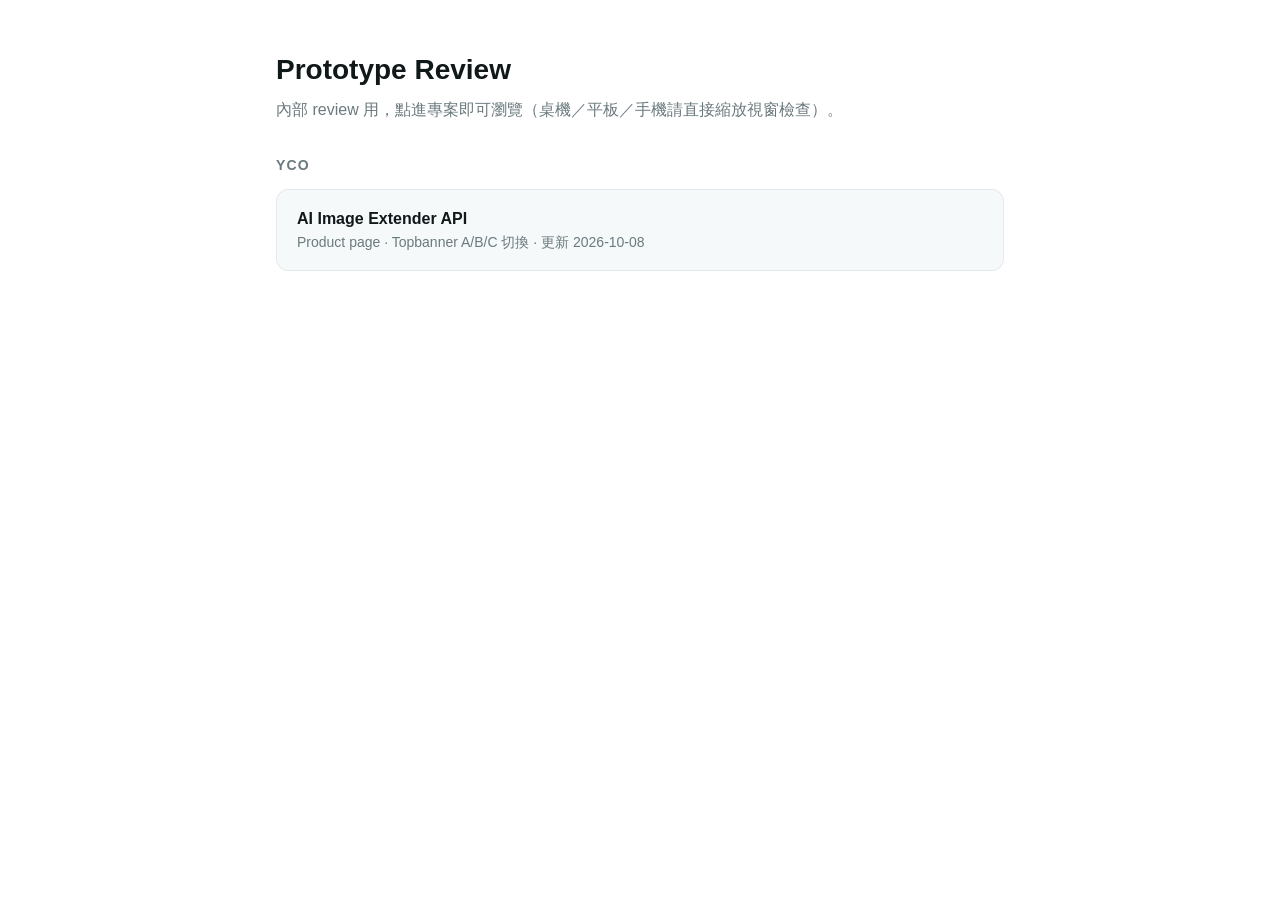
==== index.html @ 569539cc "Add files via upload" ====
<!DOCTYPE html>
<html lang="zh-Hant">
<head>
<meta charset="UTF-8">
<meta name="robots" content="noindex,nofollow">
<meta name="viewport" content="width=device-width, initial-scale=1.0">
<title>Prototype Review</title>
<style>
:root{--bg:#fff;--fg:#11181a;--muted:#6b7a7e;--line:#e3e8ea;--brand:#03ade2;--card:#f5f9fa}
@media (prefers-color-scheme:dark){:root{--bg:#10171a;--fg:#e8eff1;--muted:#93a3a8;--line:#26343a;--card:#172126}}
*{box-sizing:border-box}
body{margin:0;background:var(--bg);color:var(--fg);font:16px/1.6 -apple-system,"Segoe UI","Noto Sans TC",Roboto,sans-serif}
main{max-width:760px;margin:0 auto;padding:48px 16px}
h1{font-size:28px;margin:0 0 4px}
p.sub{margin:0 0 32px;color:var(--muted)}
h2{font-size:14px;letter-spacing:.08em;text-transform:uppercase;color:var(--muted);margin:32px 0 12px}
ul{list-style:none;margin:0;padding:0;display:grid;gap:12px}
a.card{display:block;padding:16px 20px;border:1px solid var(--line);border-radius:12px;background:var(--card);color:inherit;text-decoration:none;transition:border-color .15s}
a.card:hover,a.card:focus-visible{border-color:var(--brand);outline:none}
.name{font-weight:600}
.meta{color:var(--muted);font-size:14px}
</style>
</head>
<body>
<main>
  <h1>Prototype Review</h1>
  <p class="sub">內部 review 用，點進專案即可瀏覽（桌機／平板／手機請直接縮放視窗檢查）。</p>
  <h2>YCO</h2>
  <ul>
    <li><a class="card" href="yco/API_AI_Image_Extender/">
      <div class="name">AI Image Extender API</div>
      <div class="meta">Product page · Topbanner A/B/C 切換 · 更新 2026-10-08</div>
    </a></li>
  </ul>
</main>
</body>
</html>
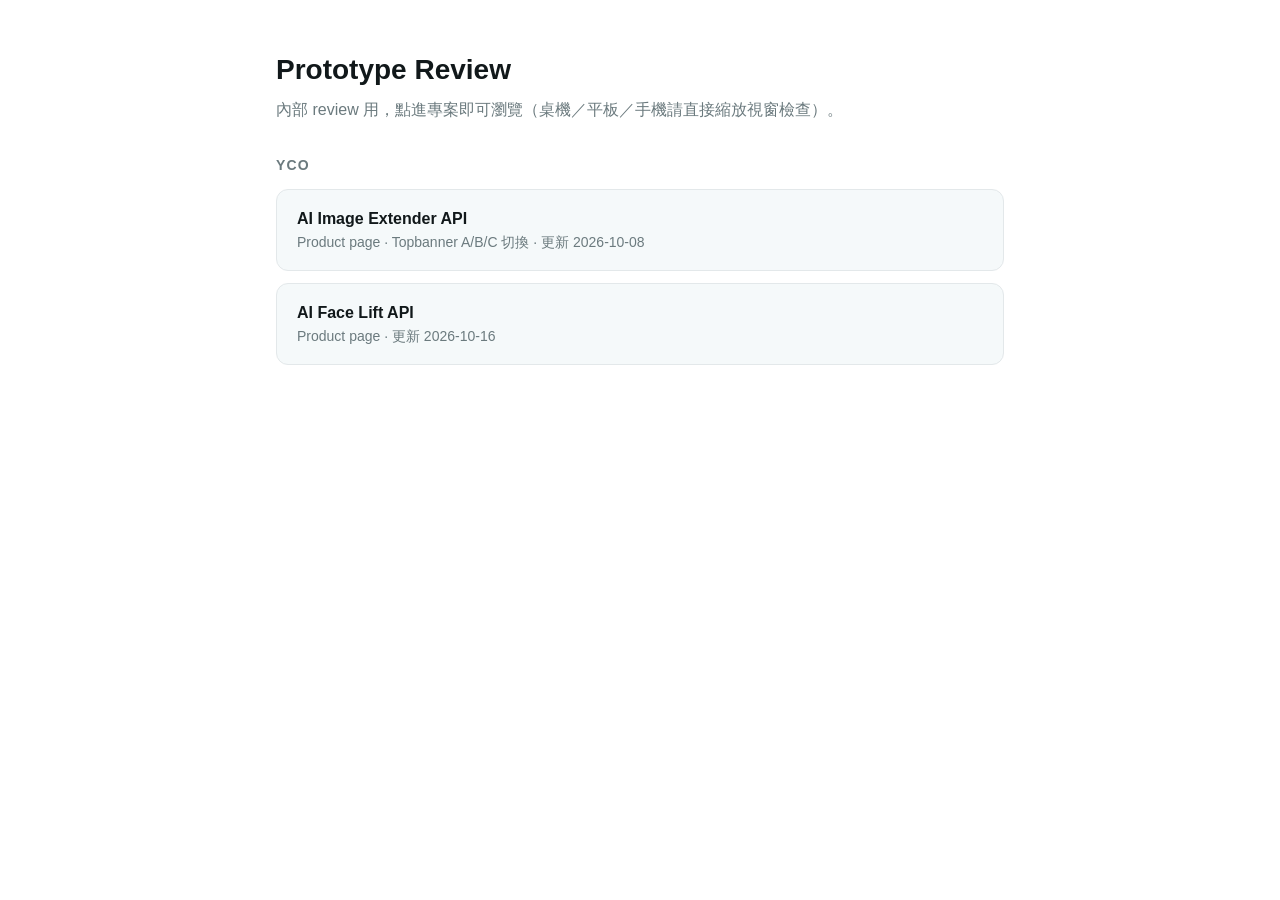
==== commit 489dafdd: "AI face Lift" ====
--- a/index.html
+++ b/index.html
@@ -31,6 +31,10 @@
       <div class="name">AI Image Extender API</div>
       <div class="meta">Product page · Topbanner A/B/C 切換 · 更新 2026-10-08</div>
     </a></li>
+    <li><a class="card" href="yco/API_AI_Face_Lift/">
+      <div class="name">AI Face Lift API</div>
+      <div class="meta">Product page · 更新 2026-10-16</div>
+    </a></li>
   </ul>
 </main>
 </body>
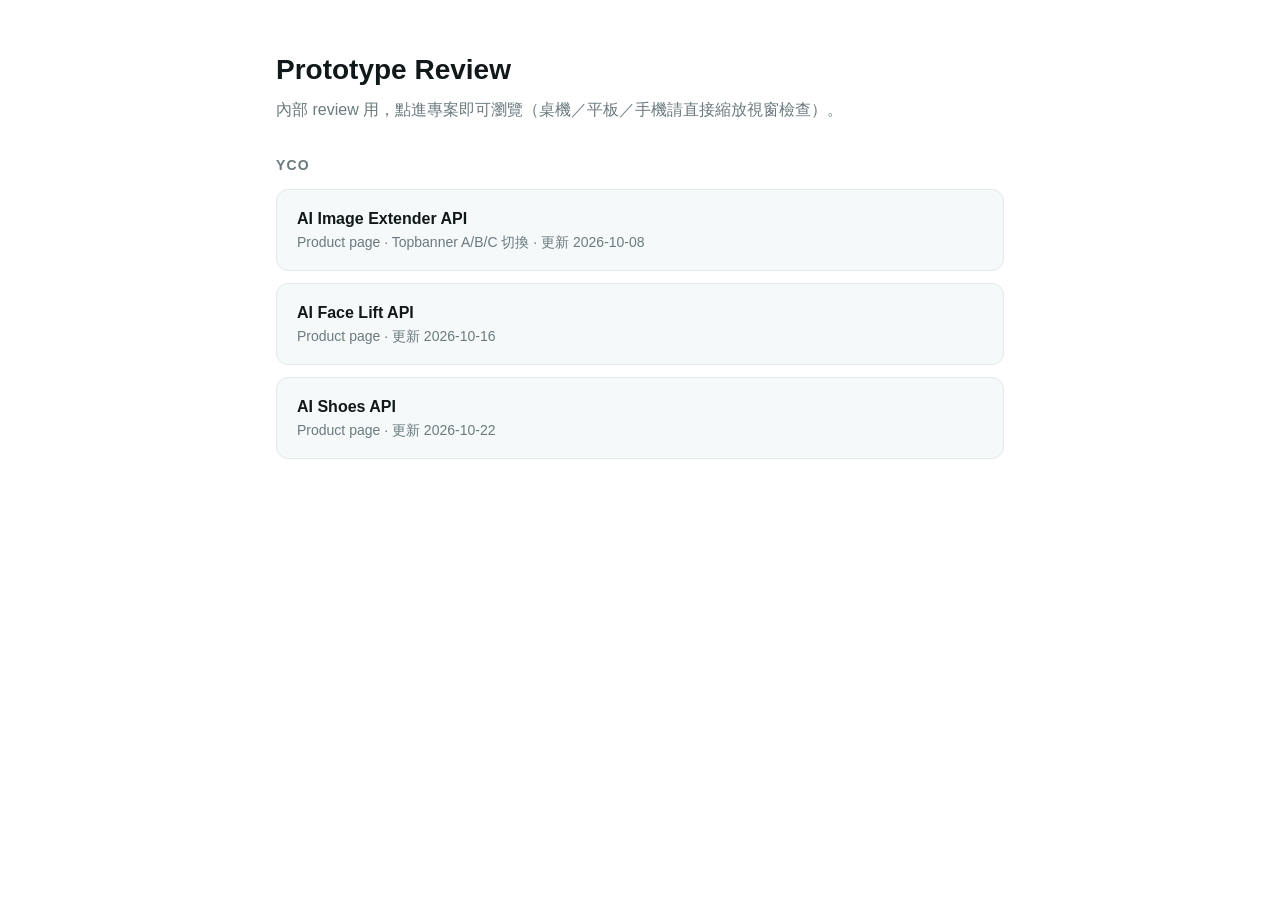
==== commit cc2ef67e: "update all AI shoes file" ====
--- a/index.html
+++ b/index.html
@@ -35,6 +35,10 @@
       <div class="name">AI Face Lift API</div>
       <div class="meta">Product page · 更新 2026-10-16</div>
     </a></li>
+    <li><a class="card" href="yco/API_AI_Shoes/">
+      <div class="name">AI Shoes API</div>
+      <div class="meta">Product page · 更新 2026-10-22</div>
+    </a></li>
   </ul>
 </main>
 </body>
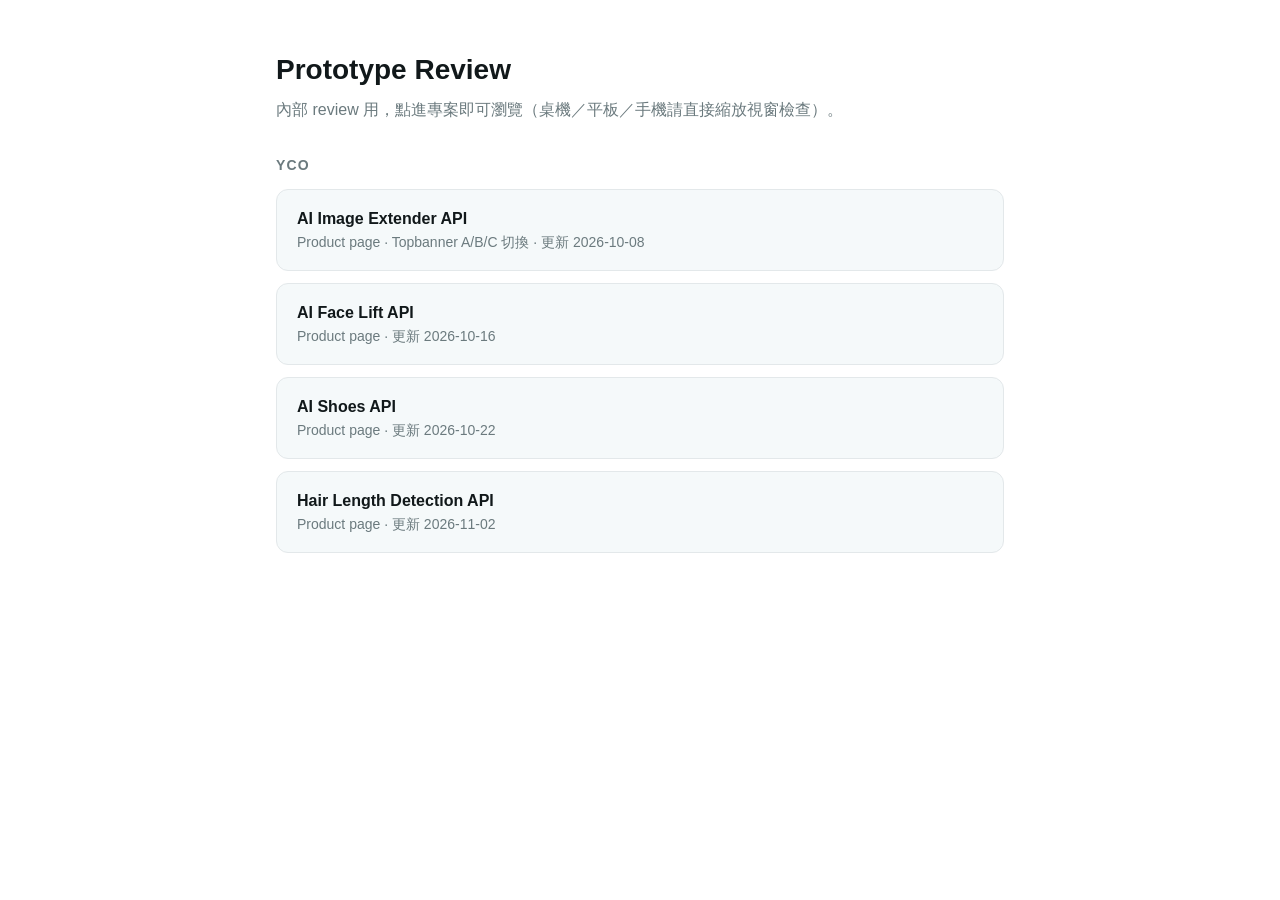
==== commit dbd52aa6: "Hair Length Detection Design Assets" ====
--- a/index.html
+++ b/index.html
@@ -39,6 +39,10 @@
       <div class="name">AI Shoes API</div>
       <div class="meta">Product page · 更新 2026-10-22</div>
     </a></li>
+    <li><a class="card" href="yco/API_Hair_Length_Detection/">
+      <div class="name">Hair Length Detection API</div>
+      <div class="meta">Product page · 更新 2026-11-02</div>
+    </a></li>
   </ul>
 </main>
 </body>
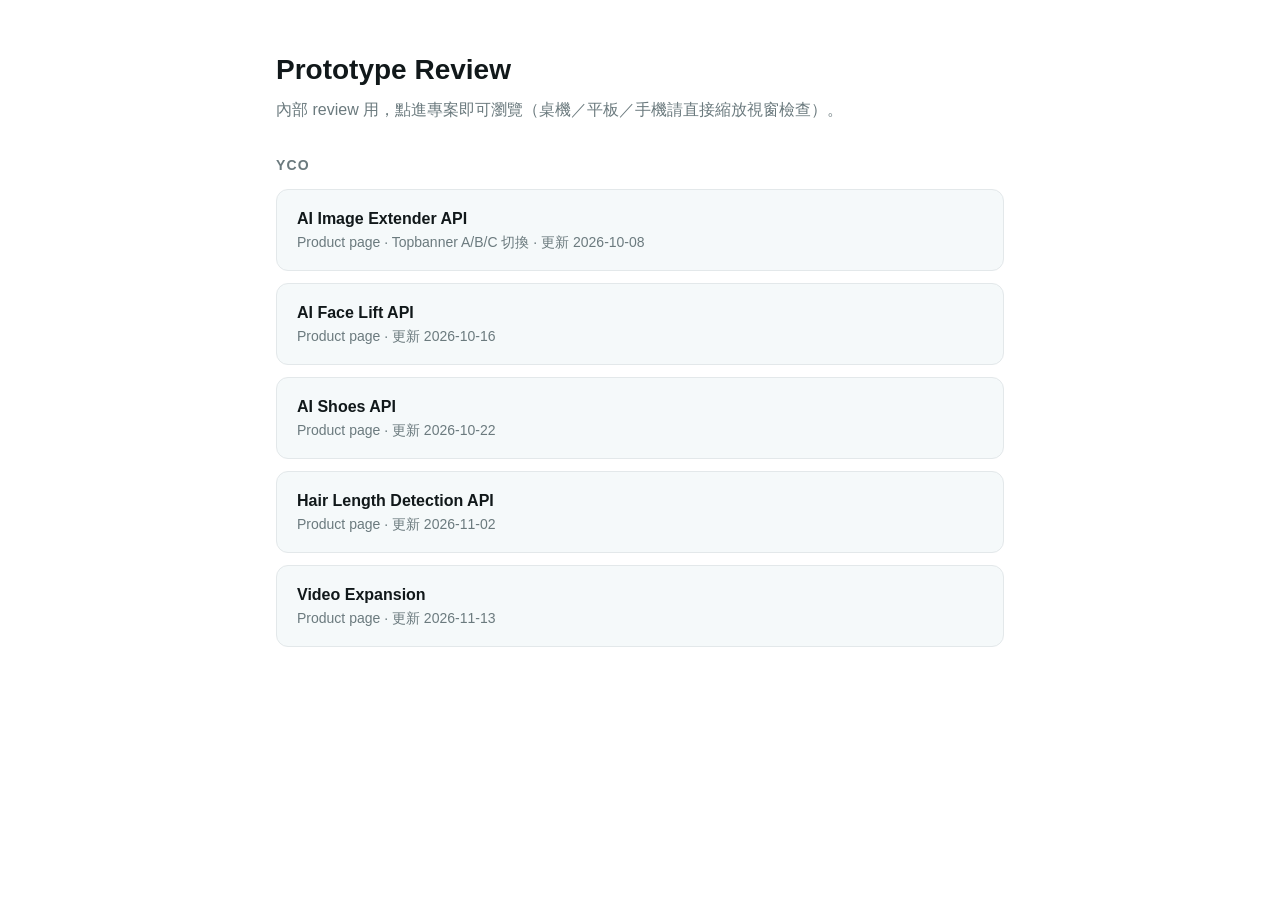
==== commit ff8b20ac: "Video Expansion assest upload" ====
--- a/index.html
+++ b/index.html
@@ -43,6 +43,10 @@
       <div class="name">Hair Length Detection API</div>
       <div class="meta">Product page · 更新 2026-11-02</div>
     </a></li>
+    <li><a class="card" href="yco/Video_Expension/">
+      <div class="name">Video Expansion</div>
+      <div class="meta">Product page · 更新 2026-11-13</div>
+    </a></li>
   </ul>
 </main>
 </body>
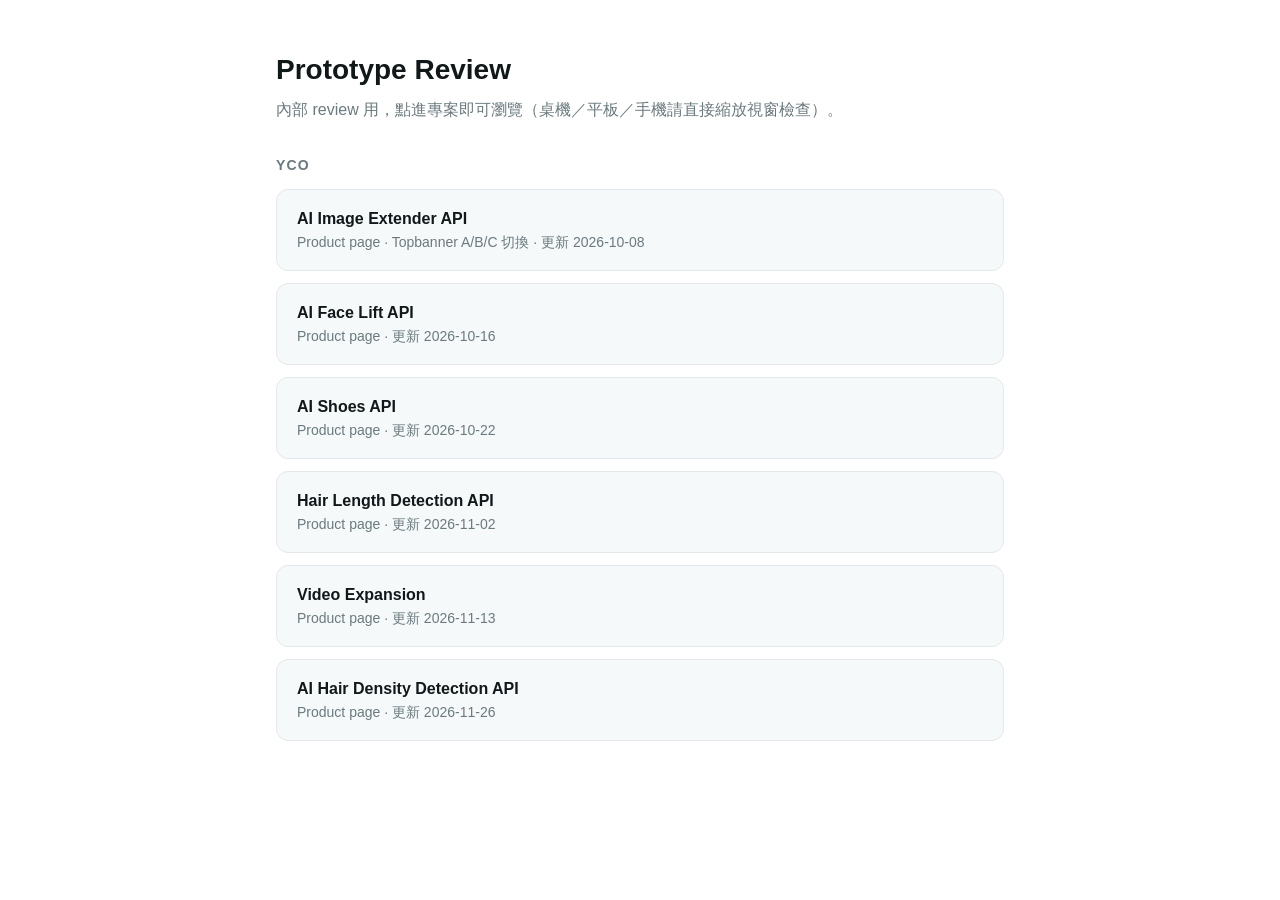
==== commit 91408eb2: "API Hair Density Detection product page Upload" ====
--- a/index.html
+++ b/index.html
@@ -47,6 +47,10 @@
       <div class="name">Video Expansion</div>
       <div class="meta">Product page · 更新 2026-11-13</div>
     </a></li>
+    <li><a class="card" href="yco/API_Hair_Density_Detection/">
+      <div class="name">AI Hair Density Detection API</div>
+      <div class="meta">Product page · 更新 2026-11-26</div>
+    </a></li>
   </ul>
 </main>
 </body>
